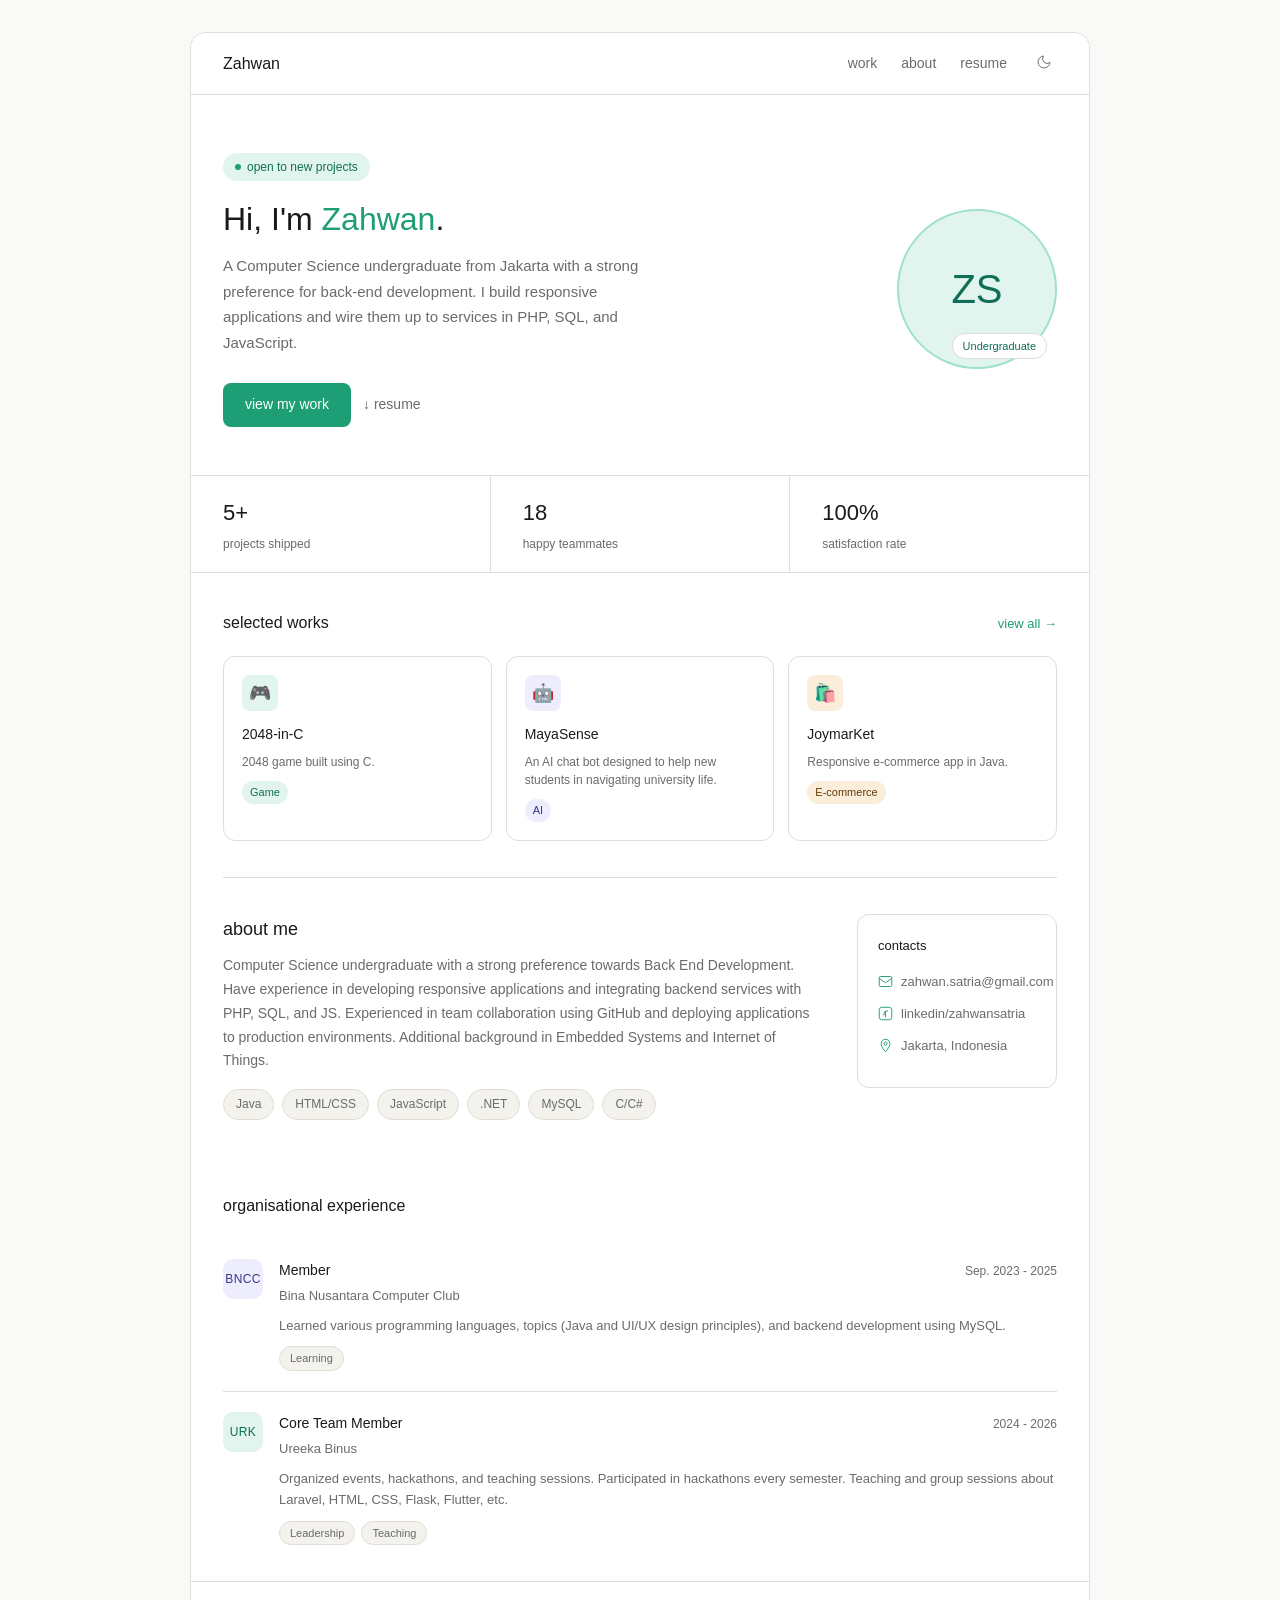
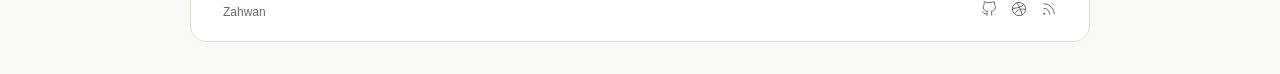
==== docs/index.html @ a9cda6a7 "Added dark mode and static export for Pages functionality" ====
<!DOCTYPE html>
<html lang="en">
<head>
  <meta charset="UTF-8" />
  <meta name="viewport" content="width=device-width, initial-scale=1.0" />
  <title>Zahwan Satria · Portfolio</title>
  <link rel="stylesheet" href="./css/styles.css" />
  
  <script>
    (function () {
      try {
        var saved = localStorage.getItem('theme');
        if (saved === 'light' || saved === 'dark') {
          document.documentElement.setAttribute('data-theme', saved);
        }
      } catch (e) {}
    })();
  </script>
</head>
<body>

  <div class="site-wrapper">

    
    <nav class="nav">
      <a class="nav-logo" href="./">Zahwan</a>
      <ul class="nav-links">
        <li><a href="./work" class="">work</a></li>
        <li><a href="./about" class="">about</a></li>
        <li><a href="./resume" class="">resume</a></li>
        <li>
          <button type="button" class="theme-toggle" id="theme-toggle" title="Switch between light and dark mode" aria-label="Switch between light and dark mode">
            <svg class="icon-moon" xmlns="http://www.w3.org/2000/svg" viewBox="0 0 24 24" fill="none" stroke="currentColor" stroke-width="1.5" aria-hidden="true"><path d="M21 12.79A9 9 0 1 1 11.21 3a7 7 0 0 0 9.79 9.79z"/></svg>
            <svg class="icon-sun" xmlns="http://www.w3.org/2000/svg" viewBox="0 0 24 24" fill="none" stroke="currentColor" stroke-width="1.5" aria-hidden="true"><circle cx="12" cy="12" r="4"/><path d="M12 2v2m0 16v2M4.93 4.93l1.41 1.41m11.32 11.32 1.41 1.41M2 12h2m16 0h2M4.93 19.07l1.41-1.41M17.66 6.34l1.41-1.41"/></svg>
          </button>
        </li>
      </ul>
    </nav>

    
  
  <section class="hero">
    <div class="hero-text">
      <div class="hero-badge">
        <span class="hero-badge-dot"></span>
        open to new projects
      </div>
      <h1>Hi, I'm <span>Zahwan</span>.</h1>
      <p class="hero-sub">
        A Computer Science undergraduate from Jakarta with a strong preference for back-end
        development. I build responsive applications and wire them up to services in
        PHP, SQL, and JavaScript.
      </p>
      <div class="hero-actions">
        <a class="btn-primary" href="./work">view my work</a>
        <a class="btn-secondary" href="./resume">↓ resume</a>
      </div>
    </div>
    <div class="avatar-area">
      <div class="avatar-ring">
        <span class="avatar-initials">ZS</span>
        <span class="avatar-badge">Undergraduate</span>
      </div>
    </div>
  </section>

  
  <div class="stats-row">
          <div class="stat">
        <div class="stat-num">5+</div>
        <div class="stat-label">projects shipped</div>
      </div>
          <div class="stat">
        <div class="stat-num">18</div>
        <div class="stat-label">happy teammates</div>
      </div>
          <div class="stat">
        <div class="stat-num">100%</div>
        <div class="stat-label">satisfaction rate</div>
      </div>
      </div>

  
  <section class="section">
    <div class="section-header">
      <span class="section-title">selected works</span>
      <a href="./work" class="section-link">view all →</a>
    </div>
    <div class="work-grid">
              <div class="work-card">
          <div class="work-thumb work-thumb--teal">🎮</div>
          <h3>2048-in-C</h3>
          <p>2048 game built using C.</p>
          <span class="work-tag work-tag--teal">Game</span>
        </div>
              <div class="work-card">
          <div class="work-thumb work-thumb--purple">🤖</div>
          <h3>MayaSense</h3>
          <p>An AI chat bot designed to help new students in navigating university life.</p>
          <span class="work-tag work-tag--purple">AI</span>
        </div>
              <div class="work-card">
          <div class="work-thumb work-thumb--amber">🛍️</div>
          <h3>JoymarKet</h3>
          <p>Responsive e-commerce app in Java.</p>
          <span class="work-tag work-tag--amber">E-commerce</span>
        </div>
          </div>
  </section>

  <div class="divider"></div>

  
  <section class="about-section">
    <div class="about-text">
      <h2>about me</h2>
      <p>Computer Science undergraduate with a strong preference towards Back End Development. Have experience in developing responsive applications and integrating backend services with PHP, SQL, and JS. Experienced in team collaboration using GitHub and deploying applications to production environments. Additional background in Embedded Systems and Internet of Things.</p>
      <div class="skills-wrap">
                  <span class="skill-pill">Java</span>
                  <span class="skill-pill">HTML/CSS</span>
                  <span class="skill-pill">JavaScript</span>
                  <span class="skill-pill">.NET</span>
                  <span class="skill-pill">MySQL</span>
                  <span class="skill-pill">C/C#</span>
              </div>
    </div>

    <div class="contact-card">
      <h3>contacts</h3>
              <div class="contact-item">
          <svg xmlns="http://www.w3.org/2000/svg" viewBox="0 0 24 24" fill="none" stroke="currentColor" stroke-width="1.5" aria-hidden="true"><rect x="2" y="4" width="20" height="16" rx="2"/><path d="m2 7 10 7 10-7"/></svg>
              zahwan.satria@gmail.com
        </div>
              <div class="contact-item">
          <svg xmlns="http://www.w3.org/2000/svg" viewBox="0 0 24 24" fill="none" stroke="currentColor" stroke-width="1.5" aria-hidden="true"><rect x="2" y="2" width="20" height="20" rx="4"/><path d="M16 8h-2a4 4 0 0 0-4 4v2H8m4-6v10"/></svg>
              linkedin/zahwansatria
        </div>
              <div class="contact-item">
          <svg xmlns="http://www.w3.org/2000/svg" viewBox="0 0 24 24" fill="none" stroke="currentColor" stroke-width="1.5" aria-hidden="true"><path d="M12 2C8.13 2 5 5.13 5 9c0 5.25 7 13 7 13s7-7.75 7-13c0-3.87-3.13-7-7-7z"/><circle cx="12" cy="9" r="2.5"/></svg>
              Jakarta, Indonesia
        </div>
          </div>
  </section>

  
  <section class="section">
    <div class="section-header">
      <span class="section-title">organisational experience</span>
    </div>
    <div class="org-list">
              <div class="org-item">
          <div class="org-logo org-logo--purple">BNCC</div>
          <div class="org-body">
            <div class="org-header">
              <div>
                <div class="org-role">Member</div>
                <div class="org-name">Bina Nusantara Computer Club</div>
              </div>
              <span class="org-period">Sep. 2023 - 2025</span>
            </div>
            <p class="org-desc">Learned various programming languages, topics (Java and UI/UX design principles), and backend development using MySQL.</p>
            <div class="org-tags">
                              <span class="org-tag">Learning</span>
                          </div>
          </div>
        </div>
              <div class="org-item">
          <div class="org-logo org-logo--teal">URK</div>
          <div class="org-body">
            <div class="org-header">
              <div>
                <div class="org-role">Core Team Member</div>
                <div class="org-name">Ureeka Binus</div>
              </div>
              <span class="org-period">2024 - 2026</span>
            </div>
            <p class="org-desc">Organized events, hackathons, and teaching sessions. Participated in hackathons every semester. Teaching and group sessions about Laravel, HTML, CSS, Flask, Flutter, etc.</p>
            <div class="org-tags">
                              <span class="org-tag">Leadership</span>
                              <span class="org-tag">Teaching</span>
                          </div>
          </div>
        </div>
          </div>
  </section>


    
    <footer class="footer">
      <span class="footer-text">Zahwan</span>
      <div class="footer-icons">
        <a href="#" aria-label="GitHub">
          <svg xmlns="http://www.w3.org/2000/svg" viewBox="0 0 24 24" fill="none" stroke="currentColor" stroke-width="1.5" aria-hidden="true"><path d="M9 19c-5 1.5-5-2.5-7-3m14 6v-3.87a3.37 3.37 0 0 0-.94-2.61c3.14-.35 6.44-1.54 6.44-7A5.44 5.44 0 0 0 20 4.77 5.07 5.07 0 0 0 19.91 1S18.73.65 16 2.48a13.38 13.38 0 0 0-7 0C6.27.65 5.09 1 5.09 1A5.07 5.07 0 0 0 5 4.77a5.44 5.44 0 0 0-1.5 3.78c0 5.42 3.3 6.61 6.44 7A3.37 3.37 0 0 0 9 18.13V22"/></svg>
        </a>
        <a href="#" aria-label="Dribbble">
          <svg xmlns="http://www.w3.org/2000/svg" viewBox="0 0 24 24" fill="none" stroke="currentColor" stroke-width="1.5" aria-hidden="true"><circle cx="12" cy="12" r="10"/><path d="M8.56 2.75c4.37 6.03 6.02 9.42 8.03 17.72m2.54-15.38c-3.72 4.35-8.94 5.66-16.88 5.85m19.5 1.9c-3.5-.93-6.63-.82-8.94 0-2.58.92-5.01 2.86-7.44 6.32"/></svg>
        </a>
        <a href="#" aria-label="RSS feed">
          <svg xmlns="http://www.w3.org/2000/svg" viewBox="0 0 24 24" fill="none" stroke="currentColor" stroke-width="1.5" aria-hidden="true"><path d="M4 11a9 9 0 0 1 9 9"/><path d="M4 4a16 16 0 0 1 16 16"/><circle cx="5" cy="19" r="1" fill="currentColor"/></svg>
        </a>
      </div>
    </footer>

  </div>

  <script>
    document.getElementById('theme-toggle').addEventListener('click', function () {
      var root = document.documentElement;
      // Whatever is showing right now: an explicit choice, else the OS setting.
      var current = root.getAttribute('data-theme');
      var effective = current || (window.matchMedia('(prefers-color-scheme: dark)').matches ? 'dark' : 'light');
      var next = effective === 'dark' ? 'light' : 'dark';
      root.setAttribute('data-theme', next);
      try { localStorage.setItem('theme', next); } catch (e) {}
    });
  </script>

</body>
</html>
---- docs/css/styles.css ----
/* ===== Theme tokens =====
   Light is the default. The dark block below follows the OS setting via
   prefers-color-scheme, so no toggle or JavaScript is needed. */
:root {
  color-scheme: light;

  --bg: #f9f9f7;
  --surface: #ffffff;
  --surface-2: #faf9f6;
  --border: #e0ddd5;
  --text: #1a1a1a;
  --text-muted: #6b6b6b;
  --pill-bg: #f4f2ec;

  --accent: #1d9e75;
  --accent-hover: #0f6e56;
  --accent-fg: #ffffff;
  --accent-ring: #9fe1cb;

  --teal-bg: #e1f5ee;   --teal-fg: #0f6e56;
  --purple-bg: #eeedfe; --purple-fg: #3c3489;
  --amber-bg: #faeeda;  --amber-fg: #633806;
  --blue-bg: #e6f0fb;   --blue-fg: #1d4e89;

  --code-bg: #1e2430;
  --code-fg: #e6edf3;
}

/* Dark tokens apply in two cases:
   1. the OS asks for dark and the visitor has not forced light, or
   2. the visitor explicitly picked dark with the toggle (data-theme="dark").
   The block is repeated because a media query and an attribute selector cannot
   share one declaration block. Keep the two copies identical. */
@media (prefers-color-scheme: dark) {
  :root:not([data-theme="light"]) {
    color-scheme: dark;

    --bg: #121211;
    --surface: #1b1b1a;
    --surface-2: #222221;
    --border: #34332f;
    --text: #ededea;
    --text-muted: #a3a29c;
    --pill-bg: #262522;

    --accent: #2ec08f;
    --accent-hover: #56d3a8;
    --accent-fg: #08211a;
    --accent-ring: #2f7c63;

    --teal-bg: #12332a;   --teal-fg: #7fd9b9;
    --purple-bg: #211f3a; --purple-fg: #afaaf2;
    --amber-bg: #362815;  --amber-fg: #e0ad64;
    --blue-bg: #15263a;   --blue-fg: #8dbcf0;

    --code-bg: #16191f;
    --code-fg: #e6edf3;
  }
}

:root[data-theme="dark"] {
  color-scheme: dark;

  --bg: #121211;
  --surface: #1b1b1a;
  --surface-2: #222221;
  --border: #34332f;
  --text: #ededea;
  --text-muted: #a3a29c;
  --pill-bg: #262522;

  --accent: #2ec08f;
  --accent-hover: #56d3a8;
  --accent-fg: #08211a;
  --accent-ring: #2f7c63;

  --teal-bg: #12332a;   --teal-fg: #7fd9b9;
  --purple-bg: #211f3a; --purple-fg: #afaaf2;
  --amber-bg: #362815;  --amber-fg: #e0ad64;
  --blue-bg: #15263a;   --blue-fg: #8dbcf0;

  --code-bg: #16191f;
  --code-fg: #e6edf3;
}

/* Reset */
* {
  box-sizing: border-box;
  margin: 0;
  padding: 0;
}

/* Base */
body {
  font-family: -apple-system, BlinkMacSystemFont, "Segoe UI", sans-serif;
  font-size: 16px;
  line-height: 1.7;
  color: var(--text);
  background: var(--bg);
}

/* Wrapper */
.site-wrapper {
  max-width: 900px;
  margin: 32px auto;
  background: var(--surface);
  border: 0.5px solid var(--border);
  border-radius: 16px;
  overflow: hidden;
}

/* Navigation */
.nav {
  display: flex;
  justify-content: space-between;
  align-items: center;
  padding: 16px 32px;
  border-bottom: 0.5px solid var(--border);
  background: var(--surface);
}

.nav-logo {
  font-size: 16px;
  font-weight: 500;
  color: var(--text);
}

.nav-links {
  display: flex;
  gap: 24px;
  list-style: none;
}

.nav-links a {
  font-size: 14px;
  color: var(--text-muted);
  text-decoration: none;
}

.nav-links a:hover {
  color: var(--text);
}

.nav-cta:hover {
  background: var(--pill-bg);
}

/* Hero */
.hero {
  padding: 56px 32px 48px;
  display: flex;
  align-items: center;
  gap: 40px;
}

.hero-text {
  flex: 1;
}

.hero-badge {
  display: inline-flex;
  align-items: center;
  gap: 6px;
  font-size: 12px;
  color: var(--teal-fg);
  background: var(--teal-bg);
  border-radius: 20px;
  padding: 4px 12px;
  margin-bottom: 18px;
}

.hero-badge-dot {
  width: 6px;
  height: 6px;
  border-radius: 50%;
  background: var(--accent);
}

.hero h1 {
  font-size: 32px;
  font-weight: 500;
  line-height: 1.25;
  color: var(--text);
  margin-bottom: 14px;
}

.hero h1 span {
  color: var(--accent);
}

.hero-sub {
  font-size: 15px;
  color: var(--text-muted);
  line-height: 1.7;
  margin-bottom: 28px;
  max-width: 420px;
}

.hero-actions {
  display: flex;
  gap: 12px;
  align-items: center;
}

.btn-primary {
  font-size: 14px;
  font-weight: 500;
  padding: 10px 22px;
  border-radius: 8px;
  border: none;
  background: var(--accent);
  color: var(--accent-fg);
  cursor: pointer;
}

.btn-primary:hover {
  background: var(--accent-hover);
}

.btn-secondary {
  font-size: 14px;
  color: var(--text-muted);
  background: transparent;
  border: none;
  cursor: pointer;
  display: flex;
  align-items: center;
  gap: 6px;
}

.btn-secondary:hover {
  color: var(--text);
}

/* ===== Avatar ===== */
.avatar-area {
  flex-shrink: 0;
}

.avatar-ring {
  width: 160px;
  height: 160px;
  border-radius: 50%;
  background: var(--teal-bg);
  display: flex;
  align-items: center;
  justify-content: center;
  border: 2px solid var(--accent-ring);
  position: relative;
}

.avatar-initials {
  font-size: 40px;
  font-weight: 500;
  color: var(--teal-fg);
}

.avatar-badge {
  position: absolute;
  bottom: 8px;
  right: 8px;
  background: var(--surface);
  border: 0.5px solid var(--border);
  border-radius: 20px;
  font-size: 11px;
  color: var(--teal-fg);
  padding: 3px 10px;
  font-weight: 500;
}

/* Stats Row */
.stats-row {
  display: flex;
  border-top: 0.5px solid var(--border);
  border-bottom: 0.5px solid var(--border);
}

.stat {
  flex: 1;
  padding: 18px 32px;
  border-right: 0.5px solid var(--border);
}

.stat:last-child {
  border-right: none;
}

.stat-num {
  font-size: 22px;
  font-weight: 500;
  color: var(--text);
}

.stat-label {
  font-size: 12px;
  color: var(--text-muted);
  margin-top: 2px;
}

/* Section */
.section {
  padding: 36px 32px;
}

.section-header {
  display: flex;
  justify-content: space-between;
  align-items: baseline;
  margin-bottom: 20px;
}

.section-title {
  font-size: 16px;
  font-weight: 500;
  color: var(--text);
}

.section-link {
  font-size: 13px;
  color: var(--accent);
  cursor: pointer;
  text-decoration: none;
}

/* Work Cards */
.work-grid {
  display: grid;
  grid-template-columns: repeat(3, 1fr);
  gap: 14px;
}

.work-card {
  background: var(--surface);
  border: 0.5px solid var(--border);
  border-radius: 12px;
  padding: 18px;
}

.work-thumb {
  width: 36px;
  height: 36px;
  border-radius: 8px;
  display: flex;
  align-items: center;
  justify-content: center;
  margin-bottom: 12px;
  font-size: 18px;
}

.work-card h3 {
  font-size: 14px;
  font-weight: 500;
  color: var(--text);
  margin-bottom: 6px;
}

.work-card p {
  font-size: 12px;
  color: var(--text-muted);
  line-height: 1.5;
}

.work-tag {
  display: inline-block;
  font-size: 11px;
  margin-top: 10px;
  padding: 2px 8px;
  border-radius: 20px;
}

/* ===== Accent colours =====
   One class per colour, shared by tags, thumbnails and org logos, so every
   accent adapts to the active theme. */
.work-tag--teal,
.work-thumb--teal,
.org-logo--teal   { background: var(--teal-bg);   color: var(--teal-fg); }

.work-tag--purple,
.work-thumb--purple,
.org-logo--purple { background: var(--purple-bg); color: var(--purple-fg); }

.work-tag--amber,
.work-thumb--amber,
.org-logo--amber  { background: var(--amber-bg);  color: var(--amber-fg); }

.work-tag--blue,
.work-thumb--blue,
.org-logo--blue   { background: var(--blue-bg);   color: var(--blue-fg); }

/* Divider */
.divider {
  height: 0.5px;
  background: var(--border);
  margin: 0 32px;
}

/* About */
.about-section {
  padding: 36px 32px;
  display: flex;
  gap: 32px;
  align-items: flex-start;
}

.about-text {
  flex: 1;
}

.about-text h2 {
  font-size: 18px;
  font-weight: 500;
  margin-bottom: 10px;
  color: var(--text);
}

.about-text p {
  font-size: 14px;
  color: var(--text-muted);
  line-height: 1.7;
  margin-bottom: 16px;
}

.skills-wrap {
  display: flex;
  flex-wrap: wrap;
  gap: 8px;
}

.skill-pill {
  font-size: 12px;
  padding: 4px 12px;
  border-radius: 20px;
  background: var(--pill-bg);
  border: 0.5px solid var(--border);
  color: var(--text-muted);
}

/* ===== Contact Card ===== */
.contact-card {
  flex-shrink: 0;
  width: 200px;
  background: var(--surface);
  border: 0.5px solid var(--border);
  border-radius: 12px;
  padding: 20px;
}

.contact-card h3 {
  font-size: 13px;
  font-weight: 500;
  color: var(--text);
  margin-bottom: 14px;
}

.contact-item {
  display: flex;
  align-items: center;
  gap: 8px;
  font-size: 13px;
  color: var(--text-muted);
  margin-bottom: 10px;
}

.contact-item svg {
  width: 15px;
  height: 15px;
  color: var(--accent);
  flex-shrink: 0;
}

/* ===== Organisational Experience ===== */
.org-list {
  display: flex;
  flex-direction: column;
  gap: 0;
}

.org-item {
  display: flex;
  gap: 16px;
  padding: 20px 0;
  border-bottom: 0.5px solid var(--border);
}

.org-item:last-child {
  border-bottom: none;
  padding-bottom: 0;
}

.org-logo {
  flex-shrink: 0;
  width: 40px;
  height: 40px;
  border-radius: 10px;
  display: flex;
  align-items: center;
  justify-content: center;
  font-size: 12px;
  font-weight: 500;
  letter-spacing: 0.03em;
}

.org-body {
  flex: 1;
}

.org-header {
  display: flex;
  justify-content: space-between;
  align-items: flex-start;
  margin-bottom: 8px;
}

.org-role {
  font-size: 14px;
  font-weight: 500;
  color: var(--text);
}

.org-name {
  font-size: 13px;
  color: var(--text-muted);
  margin-top: 2px;
}

.org-period {
  font-size: 12px;
  color: var(--text-muted);
  white-space: nowrap;
  margin-top: 2px;
}

.org-desc {
  font-size: 13px;
  color: var(--text-muted);
  line-height: 1.65;
  margin-bottom: 10px;
}

.org-tags {
  display: flex;
  flex-wrap: wrap;
  gap: 6px;
}

.org-tag {
  font-size: 11px;
  padding: 2px 10px;
  border-radius: 20px;
  background: var(--pill-bg);
  border: 0.5px solid var(--border);
  color: var(--text-muted);
}

/* Footer */
.footer {
  padding: 16px 32px;
  border-top: 0.5px solid var(--border);
  display: flex;
  justify-content: space-between;
  align-items: center;
}

.footer-text {
  font-size: 12px;
  color: var(--text-muted);
}

.footer-icons {
  display: flex;
  gap: 14px;
}

.footer-icons a {
  color: var(--text-muted);
  text-decoration: none;
}

.footer-icons a:hover {
  color: var(--text);
}

.footer-icons svg {
  width: 16px;
  height: 16px;
}

/* ===== Multi-page additions ===== */

/* Nav logo is now a link; keep it looking like text */
a.nav-logo {
  text-decoration: none;
}

/* Active nav item */
.nav-links a.active {
  color: var(--text);
  font-weight: 500;
}

/* ===== Theme toggle ===== */
.theme-toggle {
  display: inline-flex;
  align-items: center;
  justify-content: center;
  background: transparent;
  border: none;
  color: var(--text-muted);
  cursor: pointer;
  padding: 5px;
  border-radius: 6px;
  line-height: 0;
}

.theme-toggle:hover {
  color: var(--text);
  background: var(--pill-bg);
}

.theme-toggle svg {
  width: 16px;
  height: 16px;
}

/* Show the icon for the theme you would switch TO.
   Light theme active -> show moon. Dark theme active -> show sun. */
.theme-toggle .icon-sun  { display: none; }
.theme-toggle .icon-moon { display: block; }

@media (prefers-color-scheme: dark) {
  :root:not([data-theme="light"]) .theme-toggle .icon-sun  { display: block; }
  :root:not([data-theme="light"]) .theme-toggle .icon-moon { display: none; }
}

:root[data-theme="dark"] .theme-toggle .icon-sun  { display: block; }
:root[data-theme="dark"] .theme-toggle .icon-moon { display: none; }

:root[data-theme="light"] .theme-toggle .icon-sun  { display: none; }
:root[data-theme="light"] .theme-toggle .icon-moon { display: block; }

/* Anchors styled as buttons (hero actions) */
a.btn-primary,
a.btn-secondary {
  text-decoration: none;
  display: inline-flex;
  align-items: center;
  gap: 6px;
}

/* Page header (work / about / résumé) */
.page-header {
  margin-bottom: 24px;
}

.back-link {
  display: inline-block;
  font-size: 13px;
  color: var(--text-muted);
  text-decoration: none;
  margin-bottom: 16px;
}

.back-link:hover {
  color: var(--text);
}

.page-title {
  font-size: 26px;
  font-weight: 500;
  color: var(--text);
  line-height: 1.25;
}

.page-sub {
  font-size: 14px;
  color: var(--text-muted);
  line-height: 1.7;
  margin-top: 8px;
  max-width: 560px;
}

/* ===== Résumé ===== */
.resume-headline {
  display: flex;
  justify-content: space-between;
  align-items: center;
  gap: 16px;
}

.resume-print {
  flex-shrink: 0;
  cursor: pointer;
}

.resume-block {
  margin-top: 28px;
}

.resume-heading {
  font-size: 13px;
  font-weight: 500;
  text-transform: uppercase;
  letter-spacing: 0.06em;
  color: var(--accent);
  padding-bottom: 8px;
  border-bottom: 0.5px solid var(--border);
  margin-bottom: 14px;
}

.resume-item {
  margin-bottom: 18px;
}

.resume-item:last-child {
  margin-bottom: 0;
}

.resume-item-head {
  display: flex;
  justify-content: space-between;
  align-items: flex-start;
  gap: 16px;
}

.resume-role {
  font-size: 14px;
  font-weight: 500;
  color: var(--text);
}

.resume-org {
  font-size: 13px;
  color: var(--text-muted);
  margin-top: 2px;
}

.resume-period {
  font-size: 12px;
  color: var(--text-muted);
  white-space: nowrap;
}

.resume-points {
  margin: 10px 0 0 18px;
  padding: 0;
}

.resume-points li {
  font-size: 13px;
  color: var(--text-muted);
  line-height: 1.65;
  margin-bottom: 4px;
}

/* ===== Detailed project list (work page) ===== */
.project-list {
  display: flex;
  flex-direction: column;
  gap: 0;
}

.project {
  padding: 24px 0;
  border-bottom: 0.5px solid var(--border);
}

.project:first-child {
  padding-top: 4px;
}

.project:last-child {
  border-bottom: none;
  padding-bottom: 0;
}

.project-head {
  display: flex;
  align-items: center;
  gap: 14px;
  margin-bottom: 12px;
}

.project-heading {
  flex: 1;
}

.project-title {
  font-size: 16px;
  font-weight: 500;
  color: var(--text);
}

.project-context {
  display: block;
  font-size: 12px;
  color: var(--text-muted);
  margin-top: 2px;
}

.project-desc {
  font-size: 14px;
  color: var(--text-muted);
  line-height: 1.7;
  margin-bottom: 12px;
}

.project-highlights {
  margin: 0 0 14px 18px;
  padding: 0;
}

.project-highlights li {
  font-size: 13px;
  color: var(--text-muted);
  line-height: 1.65;
  margin-bottom: 5px;
}

.project-stack {
  display: flex;
  flex-wrap: wrap;
  gap: 6px;
}

.stack-pill {
  font-size: 11px;
  padding: 3px 10px;
  border-radius: 6px;
  background: var(--pill-bg);
  border: 0.5px solid var(--border);
  color: var(--text-muted);
  font-family: ui-monospace, "SF Mono", "Cascadia Code", Consolas, monospace;
}

/* ===== Interactive "run it yourself" panel ===== */
.run-panel {
  margin-top: 16px;
  border: 0.5px solid var(--border);
  border-radius: 10px;
  overflow: hidden;
  background: var(--surface);
}

.run-tabs {
  display: flex;
  gap: 0;
  border-bottom: 0.5px solid var(--border);
  background: var(--surface-2);
}

.run-tab {
  font-size: 12px;
  font-weight: 500;
  color: var(--text-muted);
  background: transparent;
  border: none;
  border-bottom: 2px solid transparent;
  padding: 10px 16px;
  cursor: pointer;
}

.run-tab:hover {
  color: var(--text);
}

.run-tab.active {
  color: var(--text);
  border-bottom-color: var(--accent);
}

.run-pane {
  padding: 14px;
}

.run-pane.active {
  display: block;
}

/* The code block stays dark in both themes, like a terminal. */
.code-block {
  position: relative;
  background: var(--code-bg);
  border-radius: 8px;
  padding: 14px 16px;
}

.code-block pre {
  margin: 0;
  overflow-x: auto;
}

.code-block code {
  font-family: ui-monospace, "SF Mono", "Cascadia Code", Consolas, monospace;
  font-size: 12.5px;
  line-height: 1.6;
  color: var(--code-fg);
  white-space: pre;
}

.copy-btn {
  position: absolute;
  top: 8px;
  right: 8px;
  font-size: 11px;
  font-weight: 500;
  color: #cfd8e3;
  background: rgba(255, 255, 255, 0.08);
  border: 0.5px solid rgba(255, 255, 255, 0.18);
  border-radius: 6px;
  padding: 3px 10px;
  cursor: pointer;
}

.copy-btn:hover {
  background: rgba(255, 255, 255, 0.16);
  color: #ffffff;
}

.copy-btn.copied {
  color: #9fe1cb;
  border-color: #1d9e75;
}

.run-note {
  font-size: 12.5px;
  color: var(--text-muted);
  line-height: 1.6;
  margin-top: 10px;
}

.run-note a {
  color: var(--accent);
  text-decoration: none;
}

.run-note a:hover {
  text-decoration: underline;
}

/* Print: force light colours so the résumé prints legibly even in dark mode,
   and hide the page chrome. */
@media print {
  :root {
    color-scheme: light;
    --bg: #ffffff;
    --surface: #ffffff;
    --surface-2: #ffffff;
    --border: #cccccc;
    --text: #000000;
    --text-muted: #333333;
    --pill-bg: #f4f2ec;
    --accent: #0f6e56;
    --teal-bg: #e1f5ee;   --teal-fg: #0f6e56;
    --purple-bg: #eeedfe; --purple-fg: #3c3489;
    --amber-bg: #faeeda;  --amber-fg: #633806;
    --blue-bg: #e6f0fb;   --blue-fg: #1d4e89;
  }

  .site-wrapper {
    max-width: none;
    margin: 0;
    border: none;
    border-radius: 0;
  }

  .nav,
  .footer,
  .back-link,
  .resume-print,
  .theme-toggle {
    display: none;
  }
}
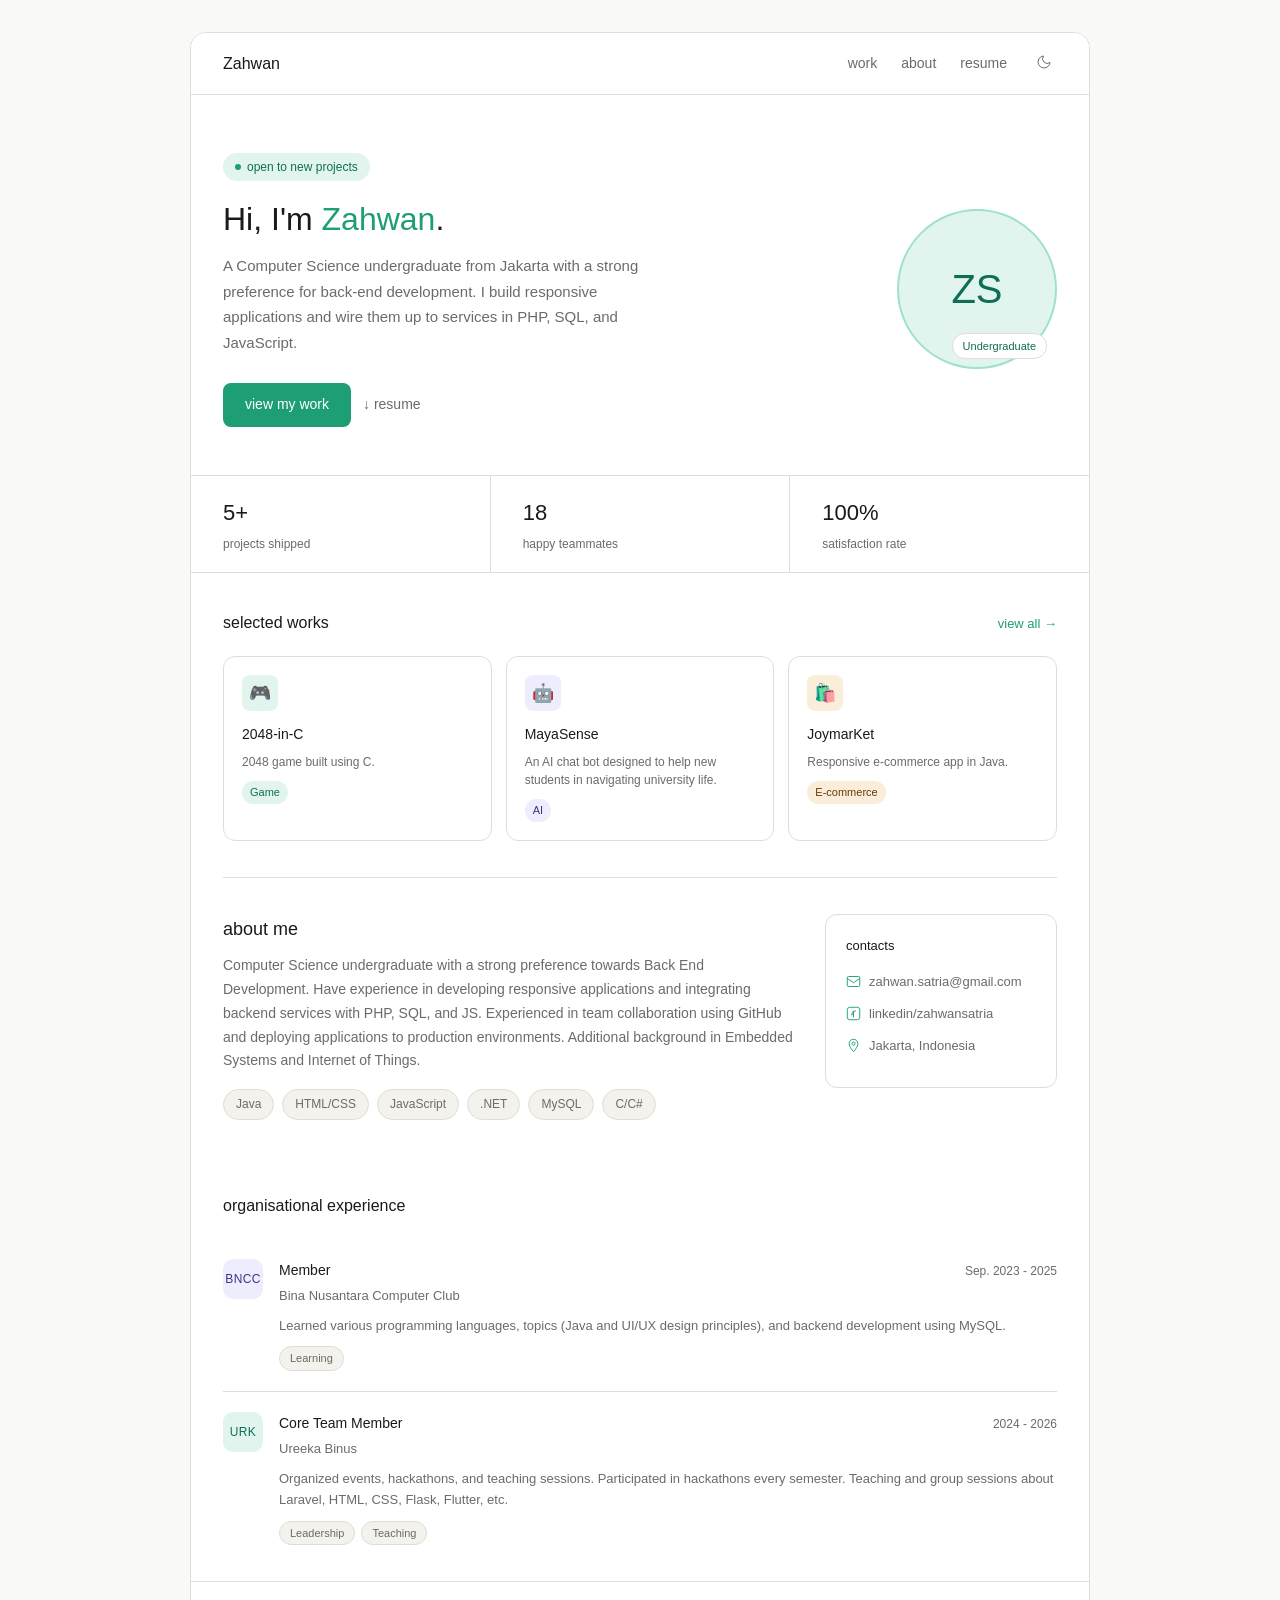
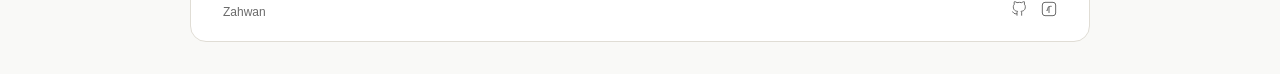
==== commit 79fab0e1: "Link footer and contact details, fixed contact card overflow" ====
--- a/docs/index.html
+++ b/docs/index.html
@@ -127,18 +127,20 @@
 
     <div class="contact-card">
       <h3>contacts</h3>
+              <a class="contact-item" href="mailto:zahwan.satria@gmail.com"
+     >
+    <svg xmlns="http://www.w3.org/2000/svg" viewBox="0 0 24 24" fill="none" stroke="currentColor" stroke-width="1.5" aria-hidden="true"><rect x="2" y="4" width="20" height="16" rx="2"/><path d="m2 7 10 7 10-7"/></svg>
+        zahwan.satria@gmail.com
+  </a>
+              <a class="contact-item" href="https://www.linkedin.com/in/zahwansatria"
+      target="_blank" rel="noopener" >
+    <svg xmlns="http://www.w3.org/2000/svg" viewBox="0 0 24 24" fill="none" stroke="currentColor" stroke-width="1.5" aria-hidden="true"><rect x="2" y="2" width="20" height="20" rx="4"/><path d="M16 8h-2a4 4 0 0 0-4 4v2H8m4-6v10"/></svg>
+        linkedin/zahwansatria
+  </a>
               <div class="contact-item">
-          <svg xmlns="http://www.w3.org/2000/svg" viewBox="0 0 24 24" fill="none" stroke="currentColor" stroke-width="1.5" aria-hidden="true"><rect x="2" y="4" width="20" height="16" rx="2"/><path d="m2 7 10 7 10-7"/></svg>
-              zahwan.satria@gmail.com
-        </div>
-              <div class="contact-item">
-          <svg xmlns="http://www.w3.org/2000/svg" viewBox="0 0 24 24" fill="none" stroke="currentColor" stroke-width="1.5" aria-hidden="true"><rect x="2" y="2" width="20" height="20" rx="4"/><path d="M16 8h-2a4 4 0 0 0-4 4v2H8m4-6v10"/></svg>
-              linkedin/zahwansatria
-        </div>
-              <div class="contact-item">
-          <svg xmlns="http://www.w3.org/2000/svg" viewBox="0 0 24 24" fill="none" stroke="currentColor" stroke-width="1.5" aria-hidden="true"><path d="M12 2C8.13 2 5 5.13 5 9c0 5.25 7 13 7 13s7-7.75 7-13c0-3.87-3.13-7-7-7z"/><circle cx="12" cy="9" r="2.5"/></svg>
-              Jakarta, Indonesia
-        </div>
+    <svg xmlns="http://www.w3.org/2000/svg" viewBox="0 0 24 24" fill="none" stroke="currentColor" stroke-width="1.5" aria-hidden="true"><path d="M12 2C8.13 2 5 5.13 5 9c0 5.25 7 13 7 13s7-7.75 7-13c0-3.87-3.13-7-7-7z"/><circle cx="12" cy="9" r="2.5"/></svg>
+        Jakarta, Indonesia
+  </div>
           </div>
   </section>
 
@@ -189,14 +191,11 @@
     <footer class="footer">
       <span class="footer-text">Zahwan</span>
       <div class="footer-icons">
-        <a href="#" aria-label="GitHub">
+        <a href="https://github.com/Zeed3" aria-label="GitHub" target="_blank" rel="noopener">
           <svg xmlns="http://www.w3.org/2000/svg" viewBox="0 0 24 24" fill="none" stroke="currentColor" stroke-width="1.5" aria-hidden="true"><path d="M9 19c-5 1.5-5-2.5-7-3m14 6v-3.87a3.37 3.37 0 0 0-.94-2.61c3.14-.35 6.44-1.54 6.44-7A5.44 5.44 0 0 0 20 4.77 5.07 5.07 0 0 0 19.91 1S18.73.65 16 2.48a13.38 13.38 0 0 0-7 0C6.27.65 5.09 1 5.09 1A5.07 5.07 0 0 0 5 4.77a5.44 5.44 0 0 0-1.5 3.78c0 5.42 3.3 6.61 6.44 7A3.37 3.37 0 0 0 9 18.13V22"/></svg>
         </a>
-        <a href="#" aria-label="Dribbble">
-          <svg xmlns="http://www.w3.org/2000/svg" viewBox="0 0 24 24" fill="none" stroke="currentColor" stroke-width="1.5" aria-hidden="true"><circle cx="12" cy="12" r="10"/><path d="M8.56 2.75c4.37 6.03 6.02 9.42 8.03 17.72m2.54-15.38c-3.72 4.35-8.94 5.66-16.88 5.85m19.5 1.9c-3.5-.93-6.63-.82-8.94 0-2.58.92-5.01 2.86-7.44 6.32"/></svg>
-        </a>
-        <a href="#" aria-label="RSS feed">
-          <svg xmlns="http://www.w3.org/2000/svg" viewBox="0 0 24 24" fill="none" stroke="currentColor" stroke-width="1.5" aria-hidden="true"><path d="M4 11a9 9 0 0 1 9 9"/><path d="M4 4a16 16 0 0 1 16 16"/><circle cx="5" cy="19" r="1" fill="currentColor"/></svg>
+        <a href="https://www.linkedin.com/in/zahwansatria" aria-label="LinkedIn" target="_blank" rel="noopener">
+          <svg xmlns="http://www.w3.org/2000/svg" viewBox="0 0 24 24" fill="none" stroke="currentColor" stroke-width="1.5" aria-hidden="true"><rect x="2" y="2" width="20" height="20" rx="4"/><path d="M16 8h-2a4 4 0 0 0-4 4v2H8m4-6v10"/></svg>
         </a>
       </div>
     </footer>
--- a/docs/css/styles.css
+++ b/docs/css/styles.css
@@ -438,7 +438,8 @@
 /* ===== Contact Card ===== */
 .contact-card {
   flex-shrink: 0;
-  width: 200px;
+  /* Wide enough for the email address to sit clear of the right padding. */
+  width: 232px;
   background: var(--surface);
   border: 0.5px solid var(--border);
   border-radius: 12px;
@@ -459,6 +460,23 @@
   font-size: 13px;
   color: var(--text-muted);
   margin-bottom: 10px;
+  /* Let long values wrap instead of spilling past the card edge. */
+  min-width: 0;
+  overflow-wrap: anywhere;
+}
+
+/* Contact rows that are links (email, LinkedIn) */
+a.contact-item {
+  text-decoration: none;
+  color: var(--text-muted);
+}
+
+a.contact-item:hover {
+  color: var(--text);
+}
+
+a.contact-item:hover svg {
+  color: var(--accent-hover);
 }
 
 .contact-item svg {
